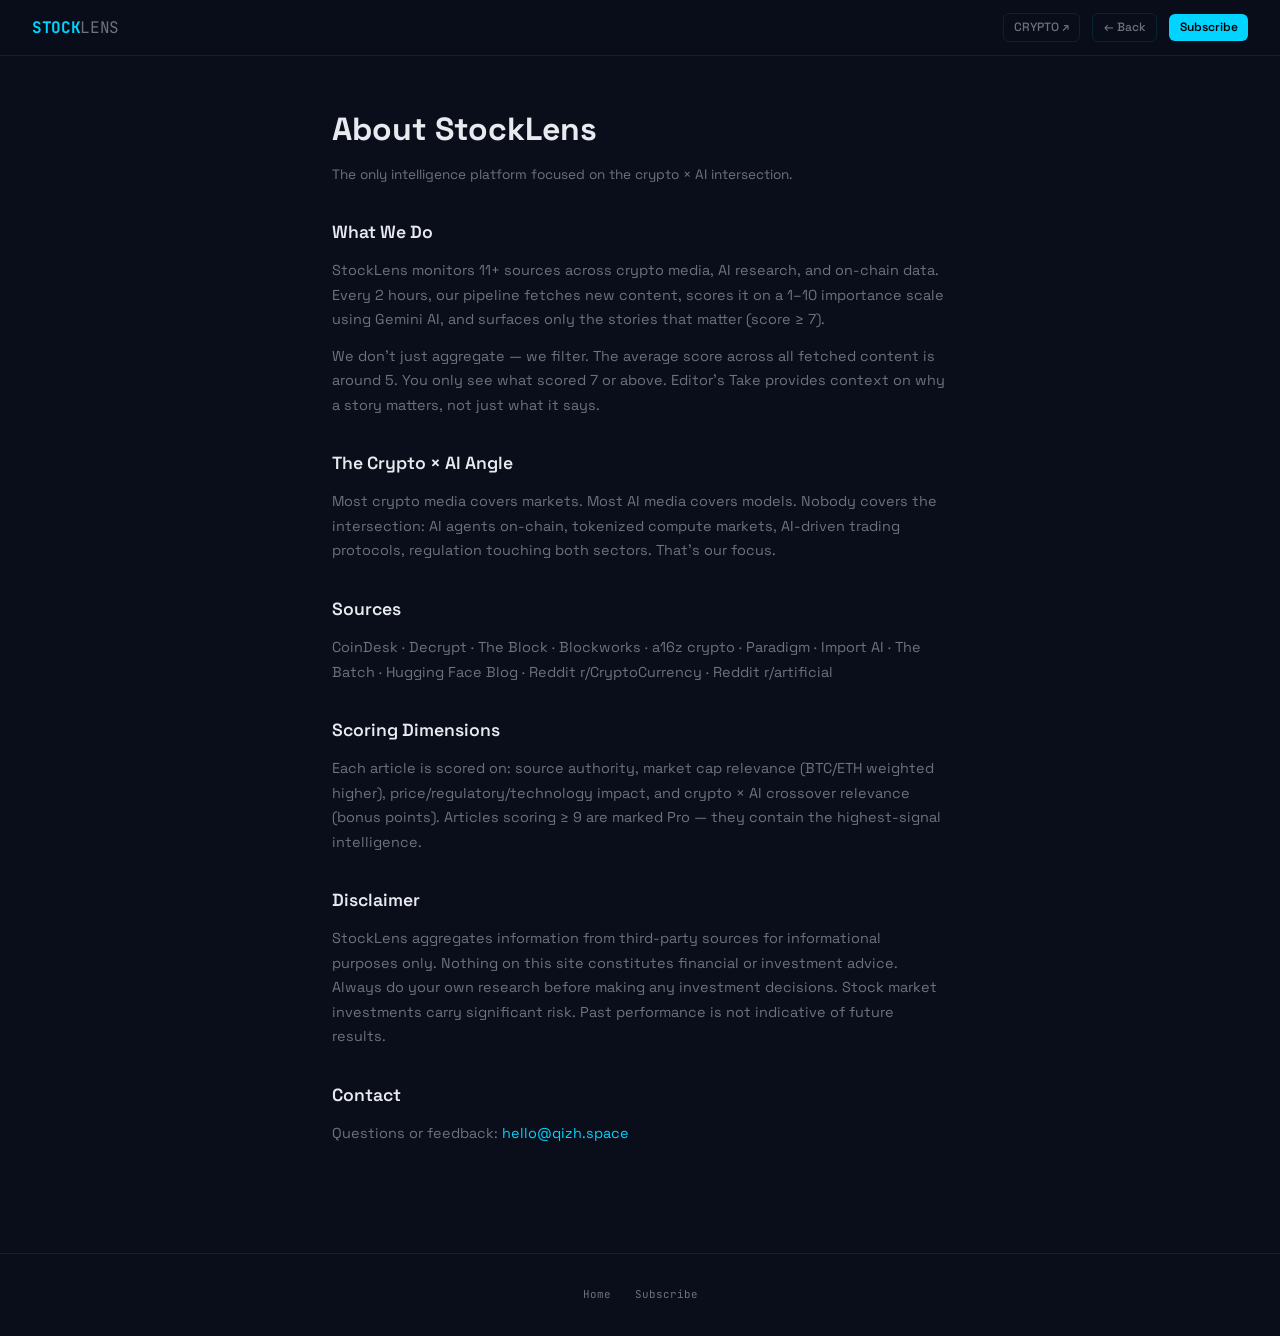
==== about.html @ b777d5a6 "feat: add subscribe, about, privacy pages" ====
<!DOCTYPE html>
<html lang="en">
<head>
<meta charset="UTF-8">
<meta name="viewport" content="width=device-width, initial-scale=1.0">
<title>StockLens — About</title>
<link rel="preconnect" href="https://fonts.googleapis.com">
<link href="https://fonts.googleapis.com/css2?family=Space+Grotesk:wght@400;500;600;700&family=JetBrains+Mono:wght@400;500;700&display=swap" rel="stylesheet">
<link rel="stylesheet" href="assets/style.css">
</head>
<body>

<nav class="nav">
  <a href="index.html" class="nav-logo">STOCK<span>LENS</span></a>
  <div class="nav-filters"></div>
  <div class="nav-actions">
    <a href="https://lens.qizh.space" target="_blank" rel="noopener" class="btn btn-ghost btn-sm">CRYPTO ↗</a>
    <a href="index.html" class="btn btn-ghost btn-sm">← Back</a>
    <a href="subscribe.html" class="btn btn-primary btn-sm">Subscribe</a>
  </div>
</nav>

<div class="about-page">
  <h1>About StockLens</h1>
  <p style="color:var(--muted);margin-top:0.25rem;font-size:0.85rem">The only intelligence platform focused on the crypto × AI intersection.</p>

  <h2>What We Do</h2>
  <p>StockLens monitors 11+ sources across crypto media, AI research, and on-chain data. Every 2 hours, our pipeline fetches new content, scores it on a 1–10 importance scale using Gemini AI, and surfaces only the stories that matter (score ≥ 7).</p>
  <p>We don't just aggregate — we filter. The average score across all fetched content is around 5. You only see what scored 7 or above. Editor's Take provides context on why a story matters, not just what it says.</p>

  <h2>The Crypto × AI Angle</h2>
  <p>Most crypto media covers markets. Most AI media covers models. Nobody covers the intersection: AI agents on-chain, tokenized compute markets, AI-driven trading protocols, regulation touching both sectors. That's our focus.</p>

  <h2>Sources</h2>
  <p>CoinDesk · Decrypt · The Block · Blockworks · a16z crypto · Paradigm · Import AI · The Batch · Hugging Face Blog · Reddit r/CryptoCurrency · Reddit r/artificial</p>

  <h2>Scoring Dimensions</h2>
  <p>Each article is scored on: source authority, market cap relevance (BTC/ETH weighted higher), price/regulatory/technology impact, and crypto × AI crossover relevance (bonus points). Articles scoring ≥ 9 are marked Pro — they contain the highest-signal intelligence.</p>

  <h2>Disclaimer</h2>
  <p>StockLens aggregates information from third-party sources for informational purposes only. Nothing on this site constitutes financial or investment advice. Always do your own research before making any investment decisions. Stock market investments carry significant risk. Past performance is not indicative of future results.</p>

  <h2>Contact</h2>
  <p>Questions or feedback: <a href="mailto:hello@qizh.space">hello@qizh.space</a></p>
</div>

<footer class="footer">
  <div class="footer-links">
    <a href="index.html">Home</a><a href="subscribe.html">Subscribe</a>
  </div>
</footer>

</body>
</html>
---- assets/style.css ----
/* ── RESET & TOKENS ── */
*, *::before, *::after { margin: 0; padding: 0; box-sizing: border-box; }

:root {
  --bg:        #0a0e1a;
  --bg-card:   #0f1524;
  --bg-hover:  #141928;
  --cyan:      #00d4ff;
  --cyan-dim:  rgba(0, 212, 255, 0.15);
  --purple:    #7c3aed;
  --white:     #e8eaf0;
  --muted:     #6b7280;
  --border:    rgba(0, 212, 255, 0.12);
  --border-hov:rgba(0, 212, 255, 0.28);
  --font-ui:   'Space Grotesk', sans-serif;
  --font-mono: 'JetBrains Mono', monospace;
  --radius:    6px;
}

html { scroll-behavior: smooth; }

body {
  background: var(--bg);
  color: var(--white);
  font-family: var(--font-ui);
  font-weight: 400;
  line-height: 1.6;
  overflow-x: hidden;
  min-height: 100vh;
}

a { color: inherit; text-decoration: none; }

/* ── NAV ── */
.nav {
  position: sticky;
  top: 0;
  z-index: 100;
  background: rgba(10, 14, 26, 0.92);
  backdrop-filter: blur(12px);
  border-bottom: 1px solid var(--border);
  padding: 0 2rem;
  height: 56px;
  display: flex;
  align-items: center;
  gap: 2rem;
}

.nav-logo {
  font-family: var(--font-mono);
  font-size: 1rem;
  font-weight: 700;
  color: var(--cyan);
  letter-spacing: -0.02em;
  flex-shrink: 0;
}

.nav-logo span { color: var(--muted); font-weight: 400; }

.nav-filters {
  display: flex;
  gap: 0.25rem;
  flex: 1;
}

.nav-filter {
  font-family: var(--font-mono);
  font-size: 0.72rem;
  padding: 0.3rem 0.75rem;
  border-radius: 4px;
  color: var(--muted);
  cursor: pointer;
  transition: all 0.15s;
  border: 1px solid transparent;
  background: none;
  letter-spacing: 0.04em;
  text-transform: uppercase;
}

.nav-filter:hover { color: var(--white); border-color: var(--border); }
.nav-filter.active { color: var(--cyan); border-color: var(--border); background: var(--cyan-dim); }

.nav-actions { display: flex; gap: 0.75rem; align-items: center; margin-left: auto; }

.btn {
  font-family: var(--font-ui);
  font-size: 0.8rem;
  font-weight: 500;
  padding: 0.4rem 1rem;
  border-radius: var(--radius);
  cursor: pointer;
  border: none;
  transition: all 0.15s;
}

.btn-ghost {
  background: none;
  border: 1px solid var(--border);
  color: var(--muted);
}
.btn-ghost:hover { color: var(--white); border-color: var(--border-hov); }

.btn-link { background: none; border: none; padding: 0; color: var(--cyan); cursor: pointer; font-size: inherit; text-decoration: underline; }

.btn-primary {
  background: var(--cyan);
  color: #000;
  font-weight: 600;
}
.btn-primary:hover { opacity: 0.9; }

.btn-sm { padding: 0.25rem 0.65rem; font-size: 0.75rem; }

.hidden { display: none !important; }

/* ── LAYOUT ── */
.container { max-width: 1200px; margin: 0 auto; padding: 0 2rem; }

.page-grid {
  display: grid;
  grid-template-columns: 1fr 340px;
  gap: 2rem;
  padding: 2rem 0;
}

@media (max-width: 900px) {
  .page-grid { grid-template-columns: 1fr; }
  .sidebar { display: none; }
}

/* ── TODAY'S TOP ── */
.top-section {
  padding: 1.5rem 0 1rem;
  border-bottom: 1px solid var(--border);
  margin-bottom: 1.5rem;
}

.section-label {
  font-family: var(--font-mono);
  font-size: 0.68rem;
  color: var(--cyan);
  letter-spacing: 0.12em;
  text-transform: uppercase;
  margin-bottom: 1rem;
}

.top-grid {
  display: grid;
  grid-template-columns: repeat(auto-fill, minmax(300px, 1fr));
  gap: 1rem;
}

/* ── CARD ── */
.card {
  background: var(--bg-card);
  border: 1px solid var(--border);
  border-radius: var(--radius);
  padding: 1.1rem 1.25rem;
  transition: border-color 0.15s, background 0.15s;
  cursor: pointer;
  display: flex;
  flex-direction: column;
  gap: 0.6rem;
}

.card:hover { border-color: var(--border-hov); background: var(--bg-hover); }
.card.top-card { border-color: rgba(0, 212, 255, 0.25); }
.card.pro-card { border-color: rgba(124, 58, 237, 0.35); }

.card-meta {
  display: flex;
  align-items: center;
  justify-content: space-between;
  gap: 0.5rem;
}

.card-source {
  font-family: var(--font-mono);
  font-size: 0.68rem;
  color: var(--muted);
}

.card-badges { display: flex; gap: 0.4rem; align-items: center; }

.badge {
  font-family: var(--font-mono);
  font-size: 0.65rem;
  padding: 0.15rem 0.45rem;
  border-radius: 3px;
  font-weight: 500;
  letter-spacing: 0.03em;
  text-transform: uppercase;
}

.badge-cat-cross    { background: rgba(0,212,255,0.12);  color: var(--cyan); }
.badge-cat-crypto   { background: rgba(251,191,36,0.12); color: #fbbf24; }
.badge-cat-ai       { background: rgba(124,58,237,0.15); color: #a78bfa; }
.badge-cat-regulation { background: rgba(239,68,68,0.12); color: #f87171; }
.badge-cat-onchain  { background: rgba(52,211,153,0.12); color: #34d399; }

.score-badge {
  font-family: var(--font-mono);
  font-size: 0.75rem;
  font-weight: 700;
}
.score-high   { color: var(--cyan); }
.score-mid    { color: var(--white); }
.score-pro    { color: #a78bfa; }

.card-title {
  font-size: 0.95rem;
  font-weight: 600;
  line-height: 1.4;
  color: var(--white);
}
.card-title:hover { color: var(--cyan); }

.card-summary {
  font-size: 0.82rem;
  color: var(--muted);
  line-height: 1.55;
  display: -webkit-box;
  -webkit-line-clamp: 3;
  -webkit-box-orient: vertical;
  overflow: hidden;
}

.summary-zh {
  display: block;
  margin-top: 0.3rem;
  color: var(--muted, #8892a4);
  font-size: 0.8rem;
  line-height: 1.5;
  font-family: 'Space Grotesk', sans-serif;
}

.card-tags { display: flex; gap: 0.35rem; flex-wrap: wrap; }

.tag {
  font-family: var(--font-mono);
  font-size: 0.63rem;
  color: var(--muted);
  border: 1px solid var(--border);
  border-radius: 3px;
  padding: 0.1rem 0.4rem;
  cursor: pointer;
  transition: color 0.15s, border-color 0.15s;
}
.tag:hover { color: var(--cyan); border-color: var(--cyan); }

/* ── PAYWALL OVERLAY ── */
.editor-note-wrap { position: relative; }

.editor-note {
  font-size: 0.82rem;
  color: var(--muted);
  line-height: 1.55;
  border-left: 2px solid var(--cyan);
  padding-left: 0.75rem;
  margin-top: 0.25rem;
}

.editor-note-label {
  font-family: var(--font-mono);
  font-size: 0.63rem;
  color: var(--cyan);
  letter-spacing: 0.08em;
  text-transform: uppercase;
  margin-bottom: 0.3rem;
}

.paywall-blur {
  position: relative;
  overflow: hidden;
  border-radius: 4px;
}

.paywall-blur::after {
  content: '';
  position: absolute;
  inset: 0;
  backdrop-filter: blur(4px);
  background: linear-gradient(135deg, rgba(10,14,26,0.7), rgba(124,58,237,0.1));
}

.paywall-cta {
  position: absolute;
  inset: 0;
  z-index: 1;
  display: flex;
  align-items: center;
  justify-content: center;
  gap: 0.5rem;
  font-size: 0.75rem;
  color: var(--muted);
  font-family: var(--font-mono);
}

.paywall-cta a {
  color: var(--cyan);
  text-decoration: underline;
  cursor: pointer;
}

/* ── SIDEBAR ── */
.sidebar { display: flex; flex-direction: column; gap: 1.5rem; padding-top: 0.5rem; }

.sidebar-block {
  background: var(--bg-card);
  border: 1px solid var(--border);
  border-radius: var(--radius);
  padding: 1rem;
}

.sidebar-title {
  font-family: var(--font-mono);
  font-size: 0.65rem;
  color: var(--cyan);
  letter-spacing: 0.1em;
  text-transform: uppercase;
  margin-bottom: 0.75rem;
}

.sidebar-tags { display: flex; gap: 0.4rem; flex-wrap: wrap; }

.sidebar-subscribe {
  text-align: center;
  padding: 1.25rem 1rem;
}

.sidebar-subscribe p {
  font-size: 0.8rem;
  color: var(--muted);
  margin-bottom: 0.75rem;
}

.sidebar-subscribe input {
  width: 100%;
  background: var(--bg);
  border: 1px solid var(--border);
  border-radius: var(--radius);
  color: var(--white);
  font-family: var(--font-ui);
  font-size: 0.8rem;
  padding: 0.5rem 0.75rem;
  margin-bottom: 0.5rem;
  outline: none;
  transition: border-color 0.15s;
}
.sidebar-subscribe input:focus { border-color: var(--cyan); }

.affiliate-block {
  font-size: 0.75rem;
  color: var(--muted);
  text-align: center;
  line-height: 1.5;
}

.affiliate-block a { color: var(--cyan); }
.affiliate-block .aff-label {
  font-family: var(--font-mono);
  font-size: 0.6rem;
  letter-spacing: 0.08em;
  text-transform: uppercase;
  margin-bottom: 0.4rem;
  display: block;
  color: var(--muted);
}

/* ── FEED ── */
.feed { display: flex; flex-direction: column; gap: 0.75rem; }

.load-more {
  text-align: center;
  padding: 1.5rem;
}

.load-more button {
  font-family: var(--font-mono);
  font-size: 0.75rem;
  color: var(--muted);
  background: none;
  border: 1px solid var(--border);
  border-radius: var(--radius);
  padding: 0.5rem 1.5rem;
  cursor: pointer;
  transition: all 0.15s;
}
.load-more button:hover { color: var(--cyan); border-color: var(--cyan); }

/* ── ARTICLE DETAIL ── */
.article-page { max-width: 720px; margin: 0 auto; padding: 2rem 2rem 4rem; }

.article-back {
  font-family: var(--font-mono);
  font-size: 0.72rem;
  color: var(--muted);
  display: inline-flex;
  align-items: center;
  gap: 0.4rem;
  margin-bottom: 1.5rem;
  transition: color 0.15s;
}
.article-back:hover { color: var(--cyan); }

.article-header { margin-bottom: 1.5rem; }

.article-title {
  font-size: 1.6rem;
  font-weight: 700;
  line-height: 1.25;
  margin-bottom: 0.75rem;
}

.article-meta {
  display: flex;
  gap: 1rem;
  align-items: center;
  flex-wrap: wrap;
}

.article-summary {
  background: var(--bg-card);
  border: 1px solid var(--border);
  border-radius: var(--radius);
  padding: 1.1rem 1.25rem;
  font-size: 0.9rem;
  line-height: 1.65;
  color: var(--muted);
  margin: 1.5rem 0;
}

.article-editor-note {
  margin: 1.5rem 0;
  border-left: 2px solid var(--cyan);
  padding-left: 1rem;
}

.article-original-link {
  display: inline-flex;
  align-items: center;
  gap: 0.4rem;
  font-family: var(--font-mono);
  font-size: 0.78rem;
  color: var(--cyan);
  border: 1px solid var(--border);
  border-radius: var(--radius);
  padding: 0.5rem 1rem;
  margin-top: 1.5rem;
  transition: border-color 0.15s;
}
.article-original-link:hover { border-color: var(--cyan); }

/* ── SUBSCRIBE PAGE ── */
.subscribe-page {
  max-width: 680px;
  margin: 0 auto;
  padding: 3rem 2rem;
  text-align: center;
}

.subscribe-page h1 {
  font-size: 2rem;
  font-weight: 700;
  margin-bottom: 0.5rem;
}

.subscribe-page .sub-lead {
  color: var(--muted);
  font-size: 0.9rem;
  margin-bottom: 2.5rem;
}

.plans-grid {
  display: grid;
  grid-template-columns: 1fr 1fr;
  gap: 1rem;
  margin: 2rem 0;
  text-align: left;
}

@media (max-width: 600px) { .plans-grid { grid-template-columns: 1fr; } }

.plan-card {
  background: var(--bg-card);
  border: 1px solid var(--border);
  border-radius: var(--radius);
  padding: 1.5rem;
}

.plan-card.featured { border-color: rgba(0,212,255,0.4); }

.plan-name {
  font-family: var(--font-mono);
  font-size: 0.7rem;
  color: var(--cyan);
  letter-spacing: 0.1em;
  text-transform: uppercase;
  margin-bottom: 0.5rem;
}

.plan-price {
  font-size: 1.6rem;
  font-weight: 700;
  margin-bottom: 0.25rem;
}

.plan-price span { font-size: 0.85rem; font-weight: 400; color: var(--muted); }

.plan-features {
  list-style: none;
  margin: 1rem 0 1.25rem;
  display: flex;
  flex-direction: column;
  gap: 0.4rem;
}

.plan-features li {
  font-size: 0.82rem;
  color: var(--muted);
  display: flex;
  align-items: center;
  gap: 0.4rem;
}

.plan-features li.has { color: var(--white); }
.plan-features li::before { content: '✓'; color: var(--muted); font-size: 0.7rem; }
.plan-features li.has::before { color: var(--cyan); }

.email-input-row {
  display: flex;
  gap: 0.5rem;
  max-width: 480px;
  margin: 0 auto 1rem;
}

.email-input-row input {
  flex: 1;
  background: var(--bg-card);
  border: 1px solid var(--border);
  border-radius: var(--radius);
  color: var(--white);
  font-family: var(--font-ui);
  font-size: 0.85rem;
  padding: 0.6rem 0.9rem;
  outline: none;
  transition: border-color 0.15s;
}
.email-input-row input:focus { border-color: var(--cyan); }

/* ── ABOUT PAGE ── */
.about-page { max-width: 680px; margin: 0 auto; padding: 3rem 2rem; }
.about-page h1 { font-size: 2rem; font-weight: 700; margin-bottom: 0.5rem; }
.about-page h2 { font-size: 1.1rem; font-weight: 600; margin: 2rem 0 0.75rem; }
.about-page p { font-size: 0.9rem; color: var(--muted); line-height: 1.7; margin-bottom: 0.75rem; }
.about-page a { color: var(--cyan); }

/* ── FOOTER ── */
.footer {
  border-top: 1px solid var(--border);
  padding: 2rem;
  margin-top: 3rem;
  text-align: center;
}

.footer-disclaimer {
  font-size: 0.72rem;
  color: var(--muted);
  line-height: 1.6;
  max-width: 600px;
  margin: 0 auto 1rem;
}

.footer-links {
  display: flex;
  justify-content: center;
  gap: 1.5rem;
  font-family: var(--font-mono);
  font-size: 0.68rem;
  color: var(--muted);
}
.footer-links a:hover { color: var(--cyan); }

/* ── HERO BAND ── */
/* ── MARKET PULSE HERO ── */
.pulse-hero {
  position: relative;
  border-bottom: 1px solid var(--border);
  overflow: hidden;
  padding: 2.5rem 0 2rem;
}

.pulse-hero-glow {
  position: absolute;
  inset: 0;
  background: linear-gradient(to bottom, rgba(0,212,255,0.14) 0%, transparent 100%);
  pointer-events: none;
  transition: background 0.6s ease;
}

.pulse-hero.pulse-bullish .pulse-hero-glow { background: linear-gradient(160deg, rgba(0,200,150,0.18)  0%, transparent 60%); }
.pulse-hero.pulse-bearish .pulse-hero-glow { background: linear-gradient(160deg, rgba(255,71,87,0.18)   0%, transparent 60%); }
.pulse-hero.pulse-neutral .pulse-hero-glow { background: linear-gradient(160deg, rgba(255,211,42,0.15)  0%, transparent 60%); }
.pulse-hero.pulse-mixed   .pulse-hero-glow { background: linear-gradient(160deg, rgba(162,155,254,0.18) 0%, transparent 60%); }

.pulse-hero-grid {
  display: grid;
  grid-template-columns: 1fr 1fr;
  gap: 2.5rem;
  position: relative;
  z-index: 1;
}

@media (max-width: 900px) {
  .pulse-hero-grid { grid-template-columns: 1fr; }
  .btc-panel { border-left: none !important; padding-left: 0 !important; border-top: 1px solid rgba(255,255,255,0.06); padding-top: 1.2rem; margin-top: 1.2rem; }
}

.pulse-hero-inner {
  position: relative;
  z-index: 1;
}

.pulse-hero-meta {
  display: flex;
  align-items: center;
  justify-content: space-between;
  margin-bottom: 1rem;
}

.pulse-hero-sentiment {
  display: flex;
  align-items: baseline;
  gap: 0.65rem;
  margin-bottom: 1.1rem;
}

.pulse-hero-mood {
  font-family: var(--font-mono);
  font-size: 2.4rem;
  font-weight: 700;
  letter-spacing: 0.04em;
  line-height: 1;
  color: var(--cyan);
}

.pulse-hero-score {
  font-family: var(--font-mono);
  font-size: 1.5rem;
  font-weight: 700;
  opacity: 0.85;
  color: var(--cyan);
}

.pulse-hero.pulse-bullish .pulse-hero-mood,
.pulse-hero.pulse-bullish .pulse-hero-score { color: #00c896; }
.pulse-hero.pulse-bearish .pulse-hero-mood,
.pulse-hero.pulse-bearish .pulse-hero-score { color: #ff4757; }
.pulse-hero.pulse-neutral .pulse-hero-mood,
.pulse-hero.pulse-neutral .pulse-hero-score { color: #ffd32a; }
.pulse-hero.pulse-mixed   .pulse-hero-mood,
.pulse-hero.pulse-mixed   .pulse-hero-score { color: #a29bfe; }

.pulse-hero-en {
  font-size: 1.05rem;
  line-height: 1.75;
  color: var(--white);
  max-width: 820px;
  margin-bottom: 0.55rem;
}

.pulse-hero-zh {
  font-size: 0.88rem;
  line-height: 1.65;
  color: var(--muted);
  max-width: 820px;
  margin-bottom: 1.1rem;
}

.pulse-hero-themes {
  display: flex;
  gap: 0.4rem;
  flex-wrap: wrap;
}

.pulse-empty {
  color: var(--muted);
  font-size: 0.85rem;
  padding: 1rem 0;
}

.btc-ticker-bar {
  display: flex;
  align-items: center;
  gap: 0.5rem;
  margin-top: 1rem;
  padding: 0.5rem 0;
  border-top: 1px solid rgba(255,255,255,0.06);
}
.btc-symbol {
  font-size: 0.9rem;
  color: #f7931a;
  font-weight: 700;
}
.btc-price {
  font-family: var(--font-mono);
  font-size: 1rem;
  font-weight: 700;
  color: var(--white);
  letter-spacing: 0.02em;
}
.btc-change {
  font-family: var(--font-mono);
  font-size: 0.82rem;
  font-weight: 700;
}
.btc-change.up   { color: #00c896; }
.btc-change.down { color: #ff4757; }
.btc-label {
  font-family: var(--font-mono);
  font-size: 0.68rem;
  color: var(--muted);
}

.pulse-trend-wrap {
  padding-top: 0.5rem;
  opacity: 0.92;
}

/* ── LOADING SKELETON ── */
.skeleton {
  background: linear-gradient(90deg, var(--bg-card) 25%, var(--bg-hover) 50%, var(--bg-card) 75%);
  background-size: 200% 100%;
  animation: shimmer 1.4s infinite;
  border-radius: 4px;
}
@keyframes shimmer { 0% { background-position: 200% 0; } 100% { background-position: -200% 0; } }

/* ── AUTH MODAL ── */
.modal-overlay {
  position: fixed;
  inset: 0;
  background: rgba(0,0,0,0.7);
  z-index: 200;
  display: flex;
  align-items: center;
  justify-content: center;
  padding: 1rem;
}
.modal-overlay.hidden { display: none; }

.modal {
  background: var(--bg-card);
  border: 1px solid var(--border);
  border-radius: 8px;
  padding: 2rem;
  width: 100%;
  max-width: 400px;
}

.modal h2 { font-size: 1.1rem; font-weight: 600; margin-bottom: 0.4rem; }
.modal p { font-size: 0.82rem; color: var(--muted); margin-bottom: 1.25rem; }

.modal input {
  width: 100%;
  background: var(--bg);
  border: 1px solid var(--border);
  border-radius: var(--radius);
  color: var(--white);
  font-family: var(--font-ui);
  font-size: 0.85rem;
  padding: 0.6rem 0.9rem;
  outline: none;
  margin-bottom: 0.75rem;
  transition: border-color 0.15s;
}
.modal input:focus { border-color: var(--cyan); }

.modal-close {
  position: absolute;
  top: 1rem; right: 1rem;
  background: none; border: none;
  color: var(--muted); cursor: pointer; font-size: 1.2rem;
}

.msg { font-size: 0.8rem; margin-top: 0.5rem; }
.msg-success { color: var(--cyan); }
.msg-error   { color: #f87171; }

/* ── CATEGORY PAGE HEADER ── */
.category-header {
  padding: 1.5rem 0 1rem;
  border-bottom: 1px solid var(--border);
  margin-bottom: 1.5rem;
}
.category-header h1 { font-size: 1.4rem; font-weight: 700; }
.category-header p  { font-size: 0.82rem; color: var(--muted); margin-top: 0.25rem; }

/* ── KOL PULSE ── */
.kol-section {
  margin-bottom: 2.5rem;
}
.kol-grid {
  display: grid;
  grid-template-columns: repeat(auto-fill, minmax(280px, 1fr));
  gap: 0.75rem;
  margin-top: 0.75rem;
}
.kol-card {
  background: var(--card-bg, #0f1628);
  border: 1px solid rgba(124,58,237,0.25);
  border-radius: 10px;
  padding: 1rem;
  display: flex;
  flex-direction: column;
  gap: 0.5rem;
  transition: border-color 0.2s;
}
.kol-card:hover { border-color: rgba(124,58,237,0.6); }
.kol-meta {
  display: flex;
  align-items: center;
  gap: 0.5rem;
  flex-wrap: wrap;
}
.kol-handle {
  font-family: 'JetBrains Mono', monospace;
  font-size: 0.8rem;
  font-weight: 700;
  color: var(--purple, #7c3aed);
}
.kol-time {
  font-size: 0.72rem;
  color: var(--muted, #8892a4);
  margin-left: auto;
}
.kol-content {
  font-size: 0.85rem;
  line-height: 1.55;
  color: var(--text, #e2e8f0);
  margin: 0;
  display: -webkit-box;
  -webkit-line-clamp: 3;
  -webkit-box-orient: vertical;
  overflow: hidden;
}
.kol-summary-zh {
  font-size: 0.78rem;
  color: var(--muted, #8892a4);
  margin: 0;
  line-height: 1.4;
}
.kol-link {
  font-size: 0.75rem;
  color: var(--cyan, #00d4ff);
  text-decoration: none;
  margin-top: auto;
  padding-top: 0.25rem;
}
.kol-link:hover { text-decoration: underline; }
.kol-empty { color: var(--muted, #8892a4); font-size: 0.85rem; padding: 1rem 0; }

/* ── Market Pulse ───────────────────────────────────────────── */

/* ── BTC PANEL (hero right) ── */
.btc-panel {
  border-left: 1px solid rgba(255,255,255,0.06);
  padding-left: 2.5rem;
}

.btc-meta {
  display: flex;
  align-items: center;
  gap: 0.5rem;
  font-family: var(--font-mono);
  font-size: 0.58rem;
  letter-spacing: 0.1em;
  color: rgba(255,255,255,0.28);
  text-transform: uppercase;
  margin-bottom: 0.6rem;
}

.live-ring {
  width: 7px;
  height: 7px;
  border-radius: 50%;
  background: rgba(255,255,255,0.2);
  flex-shrink: 0;
  animation: livepulse 1.4s ease-in-out infinite;
}

@keyframes livepulse {
  0%, 100% { opacity: 1; box-shadow: 0 0 0 0 currentColor; }
  50%       { opacity: 0.5; box-shadow: 0 0 0 4px transparent; }
}

.btc-price-row {
  display: flex;
  align-items: baseline;
  gap: 0.6rem;
  margin-bottom: 0.15rem;
}

.btc-big {
  font-family: var(--font-mono);
  font-size: 1.9rem;
  font-weight: 700;
  color: var(--white);
  transition: text-shadow 0.3s;
}

.btc-chg {
  font-family: var(--font-mono);
  font-size: 0.82rem;
  font-weight: 700;
}

.btc-range {
  font-size: 0.62rem;
  font-family: var(--font-mono);
  color: rgba(255,255,255,0.2);
  margin-bottom: 0.8rem;
}

/* ── HOURLY CHART ── */
.sent-band {
  display: flex;
  gap: 2px;
  height: 6px;
  margin-top: 5px;
  border-radius: 2px;
  overflow: hidden;
}

.sb-seg { flex: 1; }

.chart-foot {
  display: flex;
  justify-content: space-between;
  margin-top: 3px;
}

.chart-foot span {
  font-size: 0.52rem;
  color: rgba(255,255,255,0.16);
  font-family: var(--font-mono);
}

/* ── 14-DAY MINI BARS ── */
.hero-hist-bars { margin-top: 0.9rem; }

.hist-label {
  font-size: 0.54rem;
  font-family: var(--font-mono);
  color: rgba(255,255,255,0.2);
  letter-spacing: 0.06em;
  text-transform: uppercase;
  margin-bottom: 4px;
}

.hist-bars {
  display: flex;
  align-items: flex-end;
  gap: 3px;
  height: 34px;
}

.hist-bar {
  flex: 1;
  border-radius: 2px 2px 0 0;
  min-height: 3px;
}

.hist-dates {
  display: flex;
  justify-content: space-between;
  margin-top: 3px;
}

.hist-dates span {
  font-size: 0.52rem;
  color: rgba(255,255,255,0.16);
  font-family: var(--font-mono);
}

/* ── PRICE SNAPSHOT ── */
.price-row {
  display: flex;
  align-items: center;
  gap: 0.5rem;
  padding: 0.4rem 0;
  border-bottom: 1px solid rgba(255,255,255,0.04);
}

.price-row:last-child { border-bottom: none; padding-bottom: 0; }
.price-row:first-child { padding-top: 0; }

.pr-sym {
  font-family: var(--font-mono);
  font-size: 0.7rem;
  font-weight: 700;
  width: 36px;
  color: rgba(255,255,255,0.55);
}

.pr-name { font-size: 0.68rem; color: rgba(255,255,255,0.35); flex: 1; }

.pr-price {
  font-family: var(--font-mono);
  font-size: 0.78rem;
  font-weight: 700;
  color: var(--white);
}

.pr-chg {
  font-family: var(--font-mono);
  font-size: 0.65rem;
  min-width: 52px;
  text-align: right;
}

.pr-spark { width: 52px; height: 20px; flex-shrink: 0; }

.live-badge-sm {
  display: inline-block;
  background: rgba(0,200,150,0.12);
  color: #00c896;
  border-radius: 2px;
  font-size: 0.52rem;
  font-family: var(--font-mono);
  padding: 1px 5px;
  font-weight: 700;
  letter-spacing: 0.04em;
  margin-left: 0.4rem;
  vertical-align: middle;
}

/* ── FEAR & GREED ── */
.fg-bar-wrap {
  background: rgba(255,255,255,0.04);
  border-radius: 4px;
  height: 10px;
  position: relative;
  overflow: hidden;
  margin-bottom: 0.35rem;
}

.fg-bar {
  position: absolute;
  left: 0; top: 0; bottom: 0;
  border-radius: 4px;
}

.fg-labels {
  display: flex;
  justify-content: space-between;
  font-size: 0.58rem;
  color: rgba(255,255,255,0.22);
  font-family: var(--font-mono);
  margin-bottom: 0.4rem;
}

.fg-history {
  font-size: 0.6rem;
  color: rgba(255,255,255,0.22);
  font-family: var(--font-mono);
}

/* Fear & Greed in hero panel */
.btc-panel #fear-greed-block {
  margin-top: 0.85rem;
  padding-top: 0.85rem;
  border-top: 1px solid rgba(255,255,255,0.06);
}

/* ── STOCKLENS: Category badge colours ── */
.badge-cat-tech     { background: rgba(96,165,250,.15);  color: #60a5fa; }
.badge-cat-elon     { background: rgba(255,71,87,.15);   color: #ff4757; }
.badge-cat-macro    { background: rgba(255,211,42,.15);  color: #ffd32a; }
.badge-cat-earnings { background: rgba(0,200,150,.15);   color: #00c896; }
.badge-cat-ai       { background: rgba(162,155,254,.15); color: #a29bfe; }

/* ── STOCKLENS: Price snapshot sidebar rows ── */
.price-row { display:flex; align-items:center; justify-content:space-between; gap:8px; padding:10px 0; border-bottom:1px solid rgba(255,255,255,.05); }
.price-row:last-child { border-bottom:none; }
.pr-sym  { font-family:var(--font-mono); font-size:12px; font-weight:700; color:var(--white); min-width:36px; }
.pr-name { font-size:11px; color:var(--muted); min-width:64px; }
.pr-price { font-family:var(--font-mono); font-size:12px; color:var(--white); text-align:right; }
.pr-chg  { font-family:var(--font-mono); font-size:11px; text-align:right; min-width:48px; }
.pr-spark { width:52px; height:20px; flex-shrink:0; }
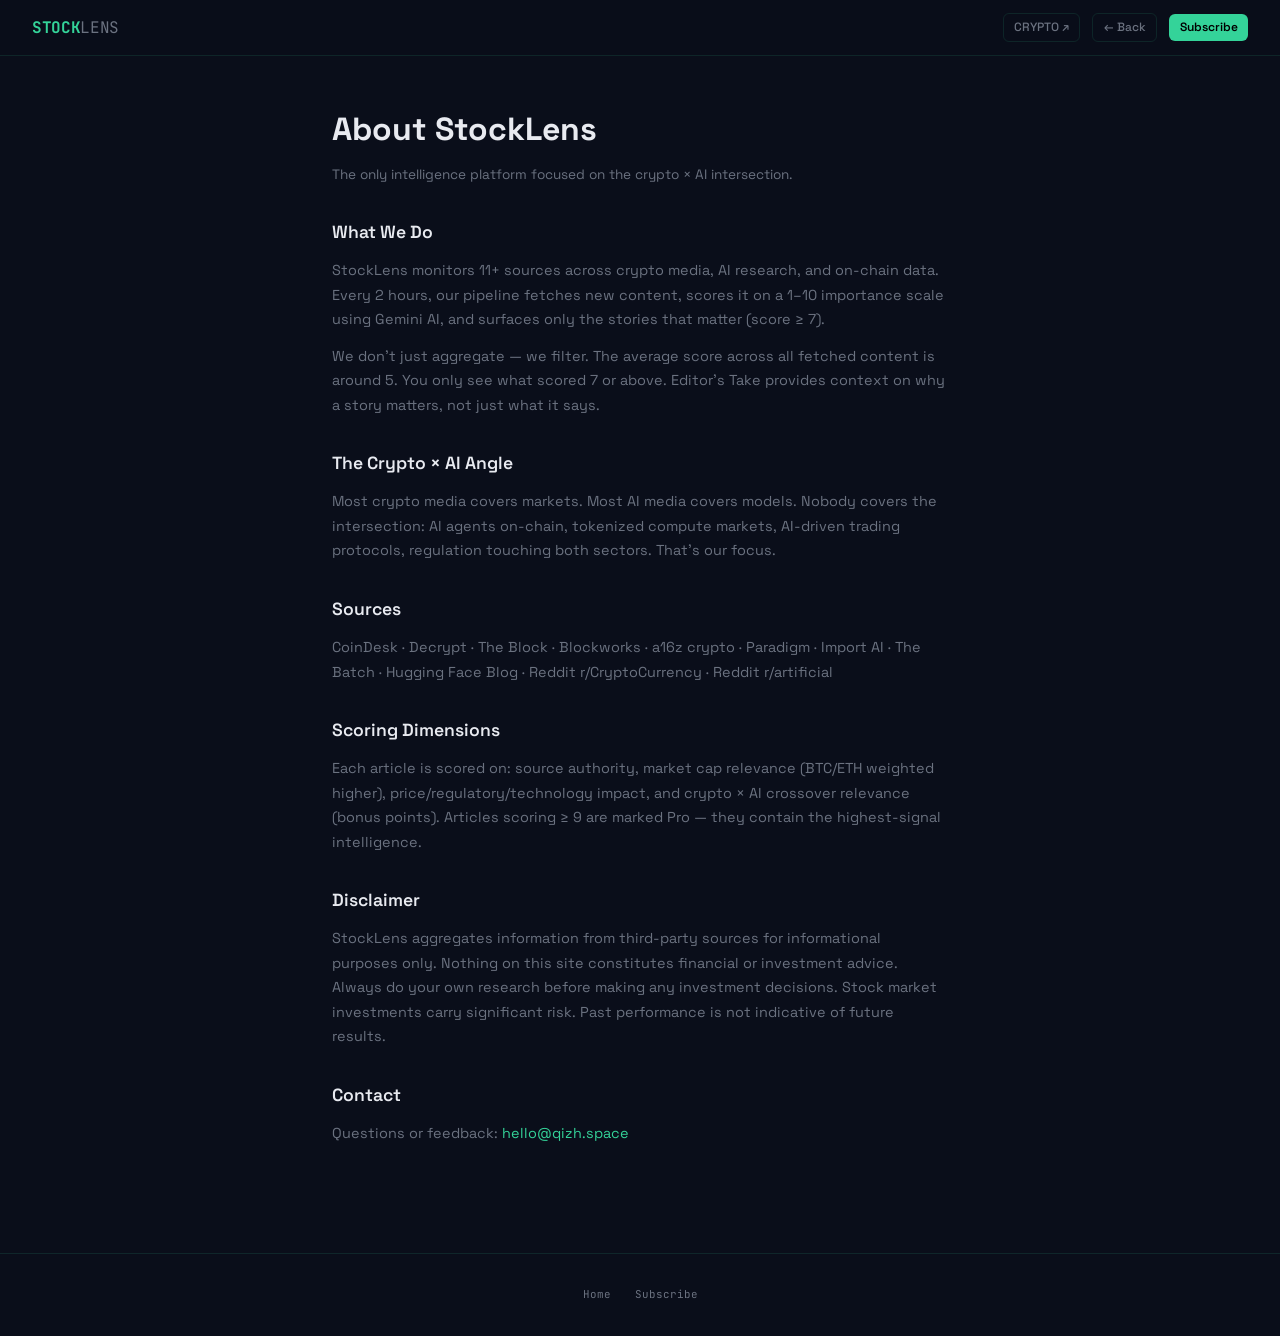
==== commit 39ca5c70: "Optimize sub-sites: vertical theming + SEO + full AdSense coverage + mobile nav fix - Vertical accen" ====
--- a/about.html
+++ b/about.html
@@ -7,6 +7,17 @@
 <link rel="preconnect" href="https://fonts.googleapis.com">
 <link href="https://fonts.googleapis.com/css2?family=Space+Grotesk:wght@400;500;600;700&family=JetBrains+Mono:wght@400;500;700&display=swap" rel="stylesheet">
 <link rel="stylesheet" href="assets/style.css">
+
+<script async src="https://pagead2.googlesyndication.com/pagead/js/adsbygoogle.js?client=ca-pub-2184467660826262" crossorigin="anonymous"></script>
+<link rel="canonical" href="https://stocks.qizh.space/about.html">
+<meta property="og:type" content="website">
+<meta property="og:site_name" content="StockLens">
+<meta property="og:title" content="StockLens — About">
+<meta property="og:description" content="StockLens — AI-filtered market intelligence.">
+<meta property="og:url" content="https://stocks.qizh.space/about.html">
+<meta name="twitter:card" content="summary_large_image">
+<meta name="twitter:title" content="StockLens — About">
+<meta name="twitter:description" content="StockLens — AI-filtered market intelligence.">
 </head>
 <body>
 
@@ -50,5 +61,6 @@
   </div>
 </footer>
 
+<script src="assets/polish.js" defer></script>
 </body>
 </html>
--- a/assets/style.css
+++ b/assets/style.css
@@ -5,13 +5,13 @@
   --bg:        #0a0e1a;
   --bg-card:   #0f1524;
   --bg-hover:  #141928;
-  --cyan:      #00d4ff;
-  --cyan-dim:  rgba(0, 212, 255, 0.15);
+  --cyan:      #34d399;
+  --cyan-dim:  rgba(52, 211, 153, 0.15);
   --purple:    #7c3aed;
   --white:     #e8eaf0;
   --muted:     #6b7280;
-  --border:    rgba(0, 212, 255, 0.12);
-  --border-hov:rgba(0, 212, 255, 0.28);
+  --border:    rgba(52, 211, 153, 0.12);
+  --border-hov:rgba(52, 211, 153, 0.28);
   --font-ui:   'Space Grotesk', sans-serif;
   --font-mono: 'JetBrains Mono', monospace;
   --radius:    6px;
@@ -111,6 +111,9 @@
 
 .btn-sm { padding: 0.25rem 0.65rem; font-size: 0.75rem; }
 
+.nav-brand-link { color: #c9a84c !important; border-color: rgba(201,168,76,.3) !important; }
+.nav-brand-link:hover { border-color: #c9a84c !important; background: rgba(201,168,76,.08) !important; }
+
 .hidden { display: none !important; }
 
 /* ── LAYOUT ── */
@@ -164,7 +167,7 @@
 }
 
 .card:hover { border-color: var(--border-hov); background: var(--bg-hover); }
-.card.top-card { border-color: rgba(0, 212, 255, 0.25); }
+.card.top-card { border-color: rgba(52, 211, 153, 0.25); }
 .card.pro-card { border-color: rgba(124, 58, 237, 0.35); }
 
 .card-meta {
@@ -192,7 +195,7 @@
   text-transform: uppercase;
 }
 
-.badge-cat-cross    { background: rgba(0,212,255,0.12);  color: var(--cyan); }
+.badge-cat-cross    { background: rgba(52,211,153,0.12);  color: var(--cyan); }
 .badge-cat-crypto   { background: rgba(251,191,36,0.12); color: #fbbf24; }
 .badge-cat-ai       { background: rgba(124,58,237,0.15); color: #a78bfa; }
 .badge-cat-regulation { background: rgba(239,68,68,0.12); color: #f87171; }
@@ -488,7 +491,7 @@
   padding: 1.5rem;
 }
 
-.plan-card.featured { border-color: rgba(0,212,255,0.4); }
+.plan-card.featured { border-color: rgba(52,211,153,0.4); }
 
 .plan-name {
   font-family: var(--font-mono);
@@ -593,7 +596,7 @@
 .pulse-hero-glow {
   position: absolute;
   inset: 0;
-  background: linear-gradient(to bottom, rgba(0,212,255,0.14) 0%, transparent 100%);
+  background: linear-gradient(to bottom, rgba(52,211,153,0.14) 0%, transparent 100%);
   pointer-events: none;
   transition: background 0.6s ease;
 }
@@ -852,7 +855,7 @@
 }
 .kol-link {
   font-size: 0.75rem;
-  color: var(--cyan, #00d4ff);
+  color: var(--cyan, #34d399);
   text-decoration: none;
   margin-top: auto;
   padding-top: 0.25rem;
@@ -1088,3 +1091,111 @@
 .pr-price { font-family:var(--font-mono); font-size:12px; color:var(--white); text-align:right; }
 .pr-chg  { font-family:var(--font-mono); font-size:11px; text-align:right; min-width:48px; }
 .pr-spark { width:52px; height:20px; flex-shrink:0; }
+
+/* ════════════════════════════════════════════════════════════════
+   UI/UX POLISH — micro-interactions & depth (2026-05-29)
+   Same deep-sea + cyan language. Pure CSS, progressive, reversible.
+   ════════════════════════════════════════════════════════════════ */
+
+/* Branded text selection */
+::selection { background: rgba(52,211,153,.22); color: #fff; }
+
+/* Themed scrollbar */
+::-webkit-scrollbar { width: 10px; height: 10px; }
+::-webkit-scrollbar-track { background: var(--bg); }
+::-webkit-scrollbar-thumb { background: #1c2740; border-radius: 8px; border: 2px solid var(--bg); }
+::-webkit-scrollbar-thumb:hover { background: var(--border-hov); }
+* { scrollbar-color: #1c2740 var(--bg); scrollbar-width: thin; }
+
+/* Keyboard focus ring (a11y) */
+a:focus-visible, button:focus-visible,
+input:focus-visible, select:focus-visible, textarea:focus-visible {
+  outline: 2px solid var(--cyan);
+  outline-offset: 2px;
+  border-radius: 3px;
+}
+
+/* Scroll progress bar (element injected by polish.js) */
+.scroll-progress {
+  position: fixed;
+  top: 0; left: 0;
+  height: 2px;
+  width: 0;
+  background: linear-gradient(90deg, var(--cyan), var(--purple));
+  box-shadow: 0 0 8px rgba(52,211,153,.5);
+  z-index: 150;
+  pointer-events: none;
+  transition: width .1s linear;
+}
+
+/* Nav gains elevation once the page is scrolled */
+.nav { transition: box-shadow .25s ease, background .25s ease; }
+.nav.is-scrolled { box-shadow: 0 6px 24px rgba(0,0,0,.45); }
+
+/* Cards: lift + shadow on hover, soft staged entrance.
+   Scoped with :not(.skeleton) so loading shimmer is untouched. */
+.card:not(.skeleton) {
+  transition: border-color .18s ease, background .18s ease,
+              transform .2s cubic-bezier(.22,.61,.36,1), box-shadow .2s ease;
+  animation: cardRise .45s cubic-bezier(.22,.61,.36,1) backwards;
+}
+.card:not(.skeleton):hover {
+  transform: translateY(-3px);
+  box-shadow: 0 10px 30px rgba(0,0,0,.42);
+  border-color: var(--border-hov);
+}
+.card:not(.skeleton):active { transform: translateY(-1px); }
+.card.top-card:not(.skeleton):hover { box-shadow: 0 10px 30px rgba(0,0,0,.42), 0 0 0 1px rgba(52,211,153,.35); }
+.card.pro-card:not(.skeleton):hover { box-shadow: 0 10px 30px rgba(0,0,0,.42), 0 0 0 1px rgba(124,58,237,.45); }
+.card:not(.skeleton):hover .card-title { color: var(--cyan); }
+@keyframes cardRise {
+  from { opacity: 0; transform: translateY(10px); }
+  to   { opacity: 1; transform: translateY(0); }
+}
+
+/* Nav filters: press feedback + crisper active */
+.nav-filter { transition: color .18s, border-color .18s, background .18s, transform .12s; }
+.nav-filter:hover { transform: translateY(-1px); }
+.nav-filter:active { transform: translateY(0) scale(.97); }
+.nav-filter.active { box-shadow: inset 0 0 0 1px rgba(52,211,153,.22); }
+
+/* Buttons: lift + glow + tactile press */
+.btn { transition: all .18s ease; }
+.btn:active { transform: translateY(1px) scale(.99); }
+.btn-primary:hover { opacity: 1; transform: translateY(-1px); filter: brightness(1.06); box-shadow: 0 6px 18px rgba(52,211,153,.32); }
+.btn-ghost:hover { transform: translateY(-1px); }
+
+/* Tag chips: subtle fill + lift */
+.tag { transition: color .15s, border-color .15s, background .15s, transform .12s; }
+.tag:hover { background: var(--cyan-dim); transform: translateY(-1px); }
+
+/* Load-more button */
+.load-more button { transition: all .18s ease; }
+.load-more button:hover { transform: translateY(-1px); box-shadow: 0 4px 14px rgba(0,0,0,.35); }
+
+/* Sidebar subscribe: focus glow */
+.sidebar-subscribe { transition: border-color .2s ease, box-shadow .2s ease; }
+.sidebar-subscribe:focus-within { border-color: var(--border-hov); box-shadow: 0 0 0 3px var(--cyan-dim); }
+.sidebar-subscribe input:focus { box-shadow: 0 0 0 3px var(--cyan-dim); }
+
+/* Respect users who prefer reduced motion */
+@media (prefers-reduced-motion: reduce) {
+  *, *::before, *::after {
+    animation-duration: .001ms !important;
+    animation-iteration-count: 1 !important;
+    transition-duration: .001ms !important;
+    scroll-behavior: auto !important;
+  }
+  .card, .nav-filter, .btn, .tag { transform: none !important; }
+}
+
+/* ── MOBILE NAV FIX (contain overflow; filters = scroll-strip) ── */
+@media (max-width: 760px){
+  .nav{flex-wrap:wrap; height:auto; padding:10px 16px; gap:8px}
+  .nav-logo{order:0; margin-right:auto}
+  .nav-actions{order:1; margin-left:0; gap:6px; flex-wrap:wrap; justify-content:flex-end}
+  .nav-actions .btn-sm{padding:5px 9px; font-size:.7rem}
+  .nav-filters{order:2; width:100%; flex:0 0 100%; overflow-x:auto; overflow-y:hidden; flex-wrap:nowrap; gap:6px; padding-bottom:3px; scrollbar-width:none}
+  .nav-filters::-webkit-scrollbar{display:none}
+  .nav-filter{flex:0 0 auto; white-space:nowrap}
+}
